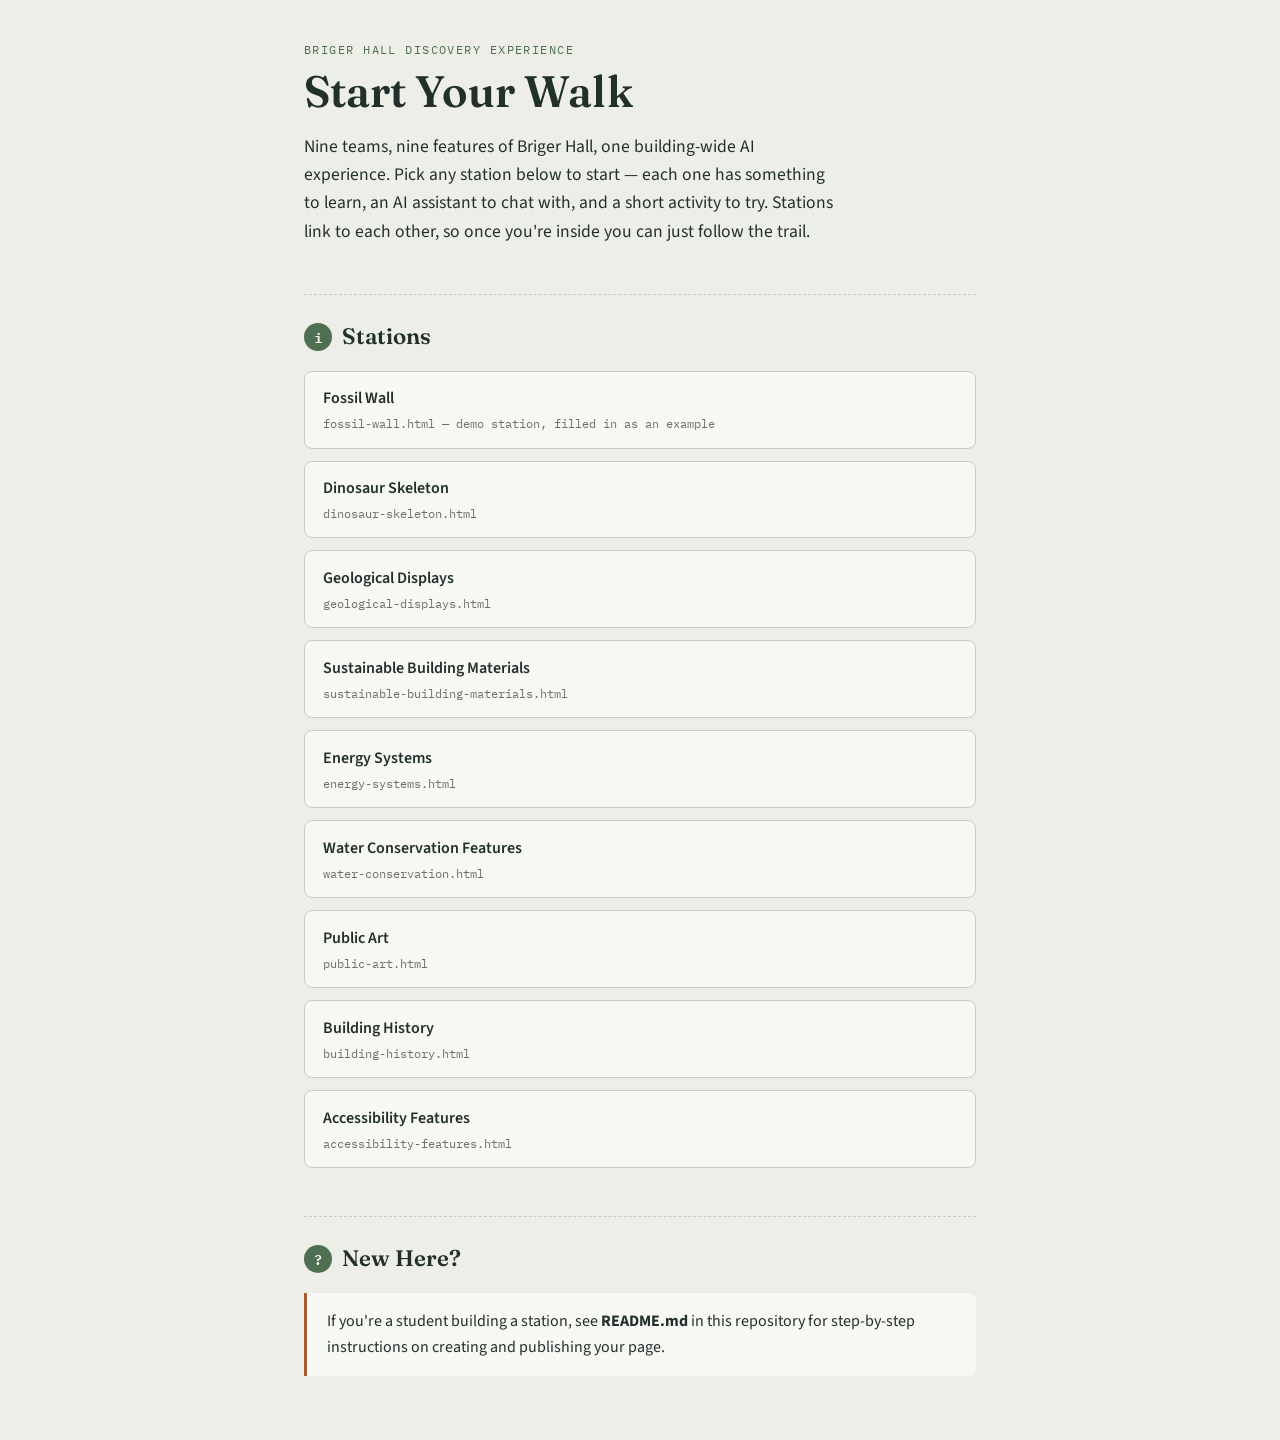
==== index.html @ 5e52276f "Initial commit: Briger Hall Discovery Experience site" ====
<!DOCTYPE html>
<html lang="en">
<head>
  <meta charset="UTF-8">
  <meta name="viewport" content="width=device-width, initial-scale=1.0">
  <title>Briger Hall Discovery Experience</title>
  <link rel="stylesheet" href="style.css">
  <link rel="preconnect" href="https://fonts.googleapis.com">
  <link href="https://fonts.googleapis.com/css2?family=Fraunces:wght@600&family=Source+Sans+3&family=IBM+Plex+Mono&display=swap" rel="stylesheet">
  <style>
    /* Landing-page-only additions, layered on top of style.css */
    .station-list {
      list-style: none;
      margin: 1rem 0 0;
      padding: 0;
      display: grid;
      gap: 0.75rem;
    }
    .station-list li a {
      display: block;
      background: var(--paper-raised);
      border: 1px solid var(--line);
      border-radius: 8px;
      padding: 0.9rem 1.1rem;
      color: var(--ink);
      text-decoration: none;
      font-weight: 600;
    }
    .station-list li a:hover {
      border-color: var(--moss);
    }
    .station-list li a .filename {
      display: block;
      font-family: var(--font-mono);
      font-size: 0.75rem;
      font-weight: 400;
      color: var(--muted);
      margin-top: 0.15rem;
    }
  </style>
</head>
<body>
  <main class="station">

    <div class="eyebrow">Briger Hall Discovery Experience</div>
    <h1>Start Your Walk</h1>
    <p class="intro">
      Nine teams, nine features of Briger Hall, one building-wide AI experience. Pick any
      station below to start — each one has something to learn, an AI assistant to chat
      with, and a short activity to try. Stations link to each other, so once you're
      inside you can just follow the trail.
    </p>

    <section class="section">
      <h2><span class="marker">i</span> Stations</h2>
      <ul class="station-list">
        <li><a href="fossil-wall.html">Fossil Wall <span class="filename">fossil-wall.html — demo station, filled in as an example</span></a></li>
        <li><a href="dinosaur-skeleton.html">Dinosaur Skeleton <span class="filename">dinosaur-skeleton.html</span></a></li>
        <li><a href="geological-displays.html">Geological Displays <span class="filename">geological-displays.html</span></a></li>
        <li><a href="sustainable-building-materials.html">Sustainable Building Materials <span class="filename">sustainable-building-materials.html</span></a></li>
        <li><a href="energy-systems.html">Energy Systems <span class="filename">energy-systems.html</span></a></li>
        <li><a href="water-conservation.html">Water Conservation Features <span class="filename">water-conservation.html</span></a></li>
        <li><a href="public-art.html">Public Art <span class="filename">public-art.html</span></a></li>
        <li><a href="building-history.html">Building History <span class="filename">building-history.html</span></a></li>
        <li><a href="accessibility-features.html">Accessibility Features <span class="filename">accessibility-features.html</span></a></li>
      </ul>
    </section>

    <section class="section">
      <h2><span class="marker">?</span> New Here?</h2>
      <div class="activity">
        If you're a student building a station, see <strong>README.md</strong> in this
        repository for step-by-step instructions on creating and publishing your page.
      </div>
    </section>

  </main>
</body>
</html>
---- style.css ----
/* Briger Hall Discovery Experience — shared station styling
   Field-guide aesthetic: think trail markers, museum placards, a notebook in the field. */
:root {
  --ink: #22302B;
  --paper: #EDEEE7;
  --paper-raised: #F7F7F3;
  --moss: #4F6F52;
  --rust: #A65A2E;
  --line: #C8CDC2;
  --muted: #6B7268;
  --font-display: "Fraunces", Georgia, serif;
  --font-body: "Source Sans 3", -apple-system, BlinkMacSystemFont, sans-serif;
  --font-mono: "IBM Plex Mono", ui-monospace, Menlo, monospace;
}
* { box-sizing: border-box; }
body {
  margin: 0;
  background: var(--paper);
  color: var(--ink);
  font-family: var(--font-body);
  line-height: 1.6;
}
.station {
  max-width: 720px;
  margin: 0 auto;
  padding: 2.5rem 1.5rem 4rem;
}

/* Eyebrow + title */
.eyebrow {
  font-family: var(--font-mono);
  font-size: 0.75rem;
  letter-spacing: 0.12em;
  text-transform: uppercase;
  color: var(--moss);
  margin-bottom: 0.5rem;
}
h1 {
  font-family: var(--font-display);
  font-weight: 600;
  font-size: clamp(2rem, 5vw, 2.75rem);
  line-height: 1.1;
  margin: 0 0 1rem;
}
.intro {
  font-size: 1.1rem;
  color: var(--ink);
  max-width: 60ch;
}

/* Trail-marker section headers */
.section {
  margin-top: 3rem;
  padding-top: 1.5rem;
  border-top: 1px dashed var(--line);
}
.section h2 {
  font-family: var(--font-display);
  font-size: 1.4rem;
  font-weight: 600;
  display: flex;
  align-items: center;
  gap: 0.6rem;
  margin: 0 0 1rem;
}
.marker {
  display: inline-flex;
  align-items: center;
  justify-content: center;
  width: 1.75rem;
  height: 1.75rem;
  border-radius: 999px;
  background: var(--moss);
  color: var(--paper-raised);
  font-family: var(--font-mono);
  font-size: 0.85rem;
  flex-shrink: 0;
}

/* Chatbot box */
.chat-box {
  background: var(--paper-raised);
  border: 1px solid var(--line);
  border-radius: 10px;
  padding: 1.25rem 1.5rem;
}
.chat-box a.chat-link {
  display: inline-block;
  margin-top: 0.5rem;
  background: var(--rust);
  color: var(--paper-raised);
  text-decoration: none;
  font-weight: 600;
  padding: 0.6rem 1.1rem;
  border-radius: 6px;
}
.chat-box ul {
  margin: 0.75rem 0 0;
  padding-left: 1.2rem;
}

/* Activity callout */
.activity {
  background: var(--paper-raised);
  border-left: 3px solid var(--rust);
  padding: 1rem 1.25rem;
  border-radius: 0 8px 8px 0;
}

/* Images */
.gallery {
  display: flex;
  gap: 0.75rem;
  flex-wrap: wrap;
  margin-top: 1rem;
}
.gallery img {
  width: 100%;
  max-width: 220px;
  border-radius: 8px;
  object-fit: cover;
}

/* Next station */
.next-station {
  margin-top: 3rem;
  padding: 1.25rem 1.5rem;
  background: var(--ink);
  color: var(--paper);
  border-radius: 10px;
  display: flex;
  align-items: center;
  justify-content: space-between;
  gap: 1rem;
  flex-wrap: wrap;
}
.next-station a {
  color: var(--paper);
  font-weight: 600;
}

/* SDG connection */
.sdg-box {
  background: var(--paper-raised);
  border: 1px solid var(--line);
  border-radius: 10px;
  padding: 1.25rem 1.5rem;
}
.sdg-tags {
  margin: 0.5rem 0 1rem;
}
.sdg-tag {
  display: inline-flex;
  align-items: center;
  background: var(--moss);
  color: var(--paper-raised);
  font-family: var(--font-mono);
  font-size: 0.8rem;
  font-weight: 600;
  padding: 0.3rem 0.7rem;
  border-radius: 999px;
  margin: 0 0.4rem 0.4rem 0;
}
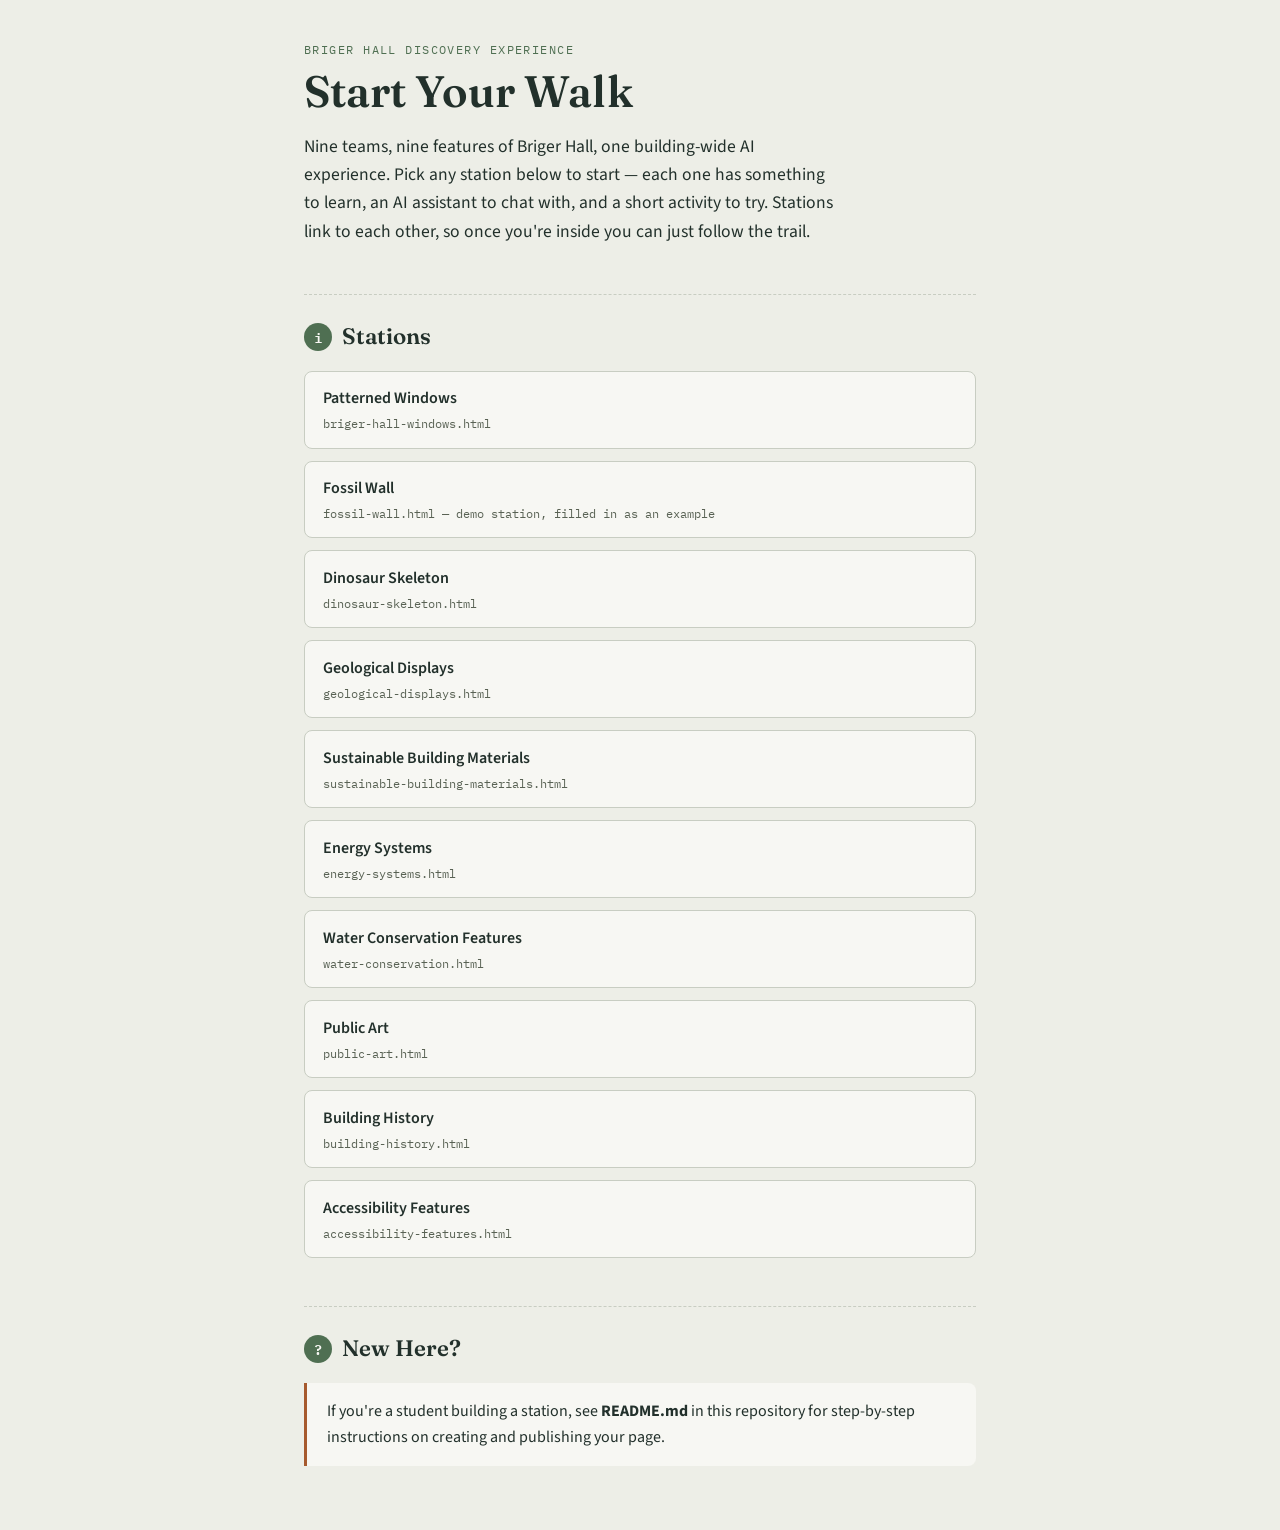
==== commit 8f759aad: "adding our patterned windows website" ====
--- a/index.html
+++ b/index.html
@@ -54,6 +54,7 @@
     <section class="section">
       <h2><span class="marker">i</span> Stations</h2>
       <ul class="station-list">
+        <li><a href="briger-hall-windows.html">Patterned Windows <span class="filename">briger-hall-windows.html</span></a></li>
         <li><a href="fossil-wall.html">Fossil Wall <span class="filename">fossil-wall.html — demo station, filled in as an example</span></a></li>
         <li><a href="dinosaur-skeleton.html">Dinosaur Skeleton <span class="filename">dinosaur-skeleton.html</span></a></li>
         <li><a href="geological-displays.html">Geological Displays <span class="filename">geological-displays.html</span></a></li>
--- a/style.css
+++ b/style.css
@@ -1,4 +1,4 @@
-/* Briger Hall Discovery Experience — shared station styling
+/* Briger Hall Discovery Guide — shared station styling
    Field-guide aesthetic: think trail markers, museum placards, a notebook in the field. */
 :root {
   --ink: #22302B;
@@ -7,7 +7,7 @@
   --moss: #4F6F52;
   --rust: #A65A2E;
   --line: #C8CDC2;
-  --muted: #6B7268;
+  --muted: #596254;
   --font-display: "Fraunces", Georgia, serif;
   --font-body: "Source Sans 3", -apple-system, BlinkMacSystemFont, sans-serif;
   --font-mono: "IBM Plex Mono", ui-monospace, Menlo, monospace;
@@ -20,10 +20,26 @@
   font-family: var(--font-body);
   line-height: 1.6;
 }
+a { color: #3E5D40; text-underline-offset: 0.15em; }
+a:hover { text-decoration-thickness: 2px; }
+a:focus-visible, summary:focus-visible, audio:focus-visible {
+  outline: 3px solid var(--rust);
+  outline-offset: 4px;
+}
+.skip-link {
+  position: absolute;
+  left: 1rem;
+  top: -8rem;
+  padding: 0.75rem 1rem;
+  background: var(--paper-raised);
+  z-index: 1;
+}
+.skip-link:focus { top: 1rem; }
 .station {
   max-width: 720px;
   margin: 0 auto;
   padding: 2.5rem 1.5rem 4rem;
+  overflow-wrap: anywhere;
 }
 
 /* Eyebrow + title */
@@ -161,3 +177,58 @@
   border-radius: 999px;
   margin: 0 0.4rem 0.4rem 0;
 }
+
+/* Feature-guide additions. Earlier station classes above remain available. */
+.feature-image { margin: 1.25rem 0; }
+.feature-image img {
+  display: block;
+  width: 100%;
+  height: auto;
+  border-radius: 8px;
+}
+figcaption {
+  margin-top: 0.6rem;
+  color: var(--muted);
+  font-size: 0.95rem;
+}
+.counterfactual {
+  background: var(--paper-raised);
+  border-left: 3px solid var(--moss);
+  padding: 1rem 1.25rem;
+  border-radius: 0 8px 8px 0;
+}
+.scenario-label {
+  margin-top: 0;
+  font-family: var(--font-mono);
+  font-size: 0.8rem;
+  font-weight: 600;
+  color: #3E5D40;
+}
+.counterfactual p:last-child, .activity p:last-child { margin-bottom: 0; }
+.activity p:first-child { margin-top: 0; }
+.uncertainty { color: var(--muted); }
+.sources { padding-left: 1.5rem; }
+.sources li { margin-bottom: 1rem; scroll-margin-top: 1.5rem; }
+.sources li:target {
+  background: var(--paper-raised);
+  outline: 2px solid var(--moss);
+  outline-offset: 4px;
+}
+.audio-guide, .transcript {
+  margin: 1rem 0;
+  background: var(--paper-raised);
+  border: 1px solid var(--line);
+  border-radius: 10px;
+  padding: 1.25rem;
+}
+.audio-guide figcaption { margin: 0 0 1rem; color: var(--ink); }
+.audio-guide audio { display: block; width: 100%; }
+.audio-guide p { margin-bottom: 0; }
+.transcript summary { cursor: pointer; font-weight: 600; }
+.transcript-text { margin-top: 1rem; }
+@media (max-width: 480px) {
+  .station { padding: 1.75rem 1rem 3rem; }
+  .section h2 { align-items: flex-start; }
+  .marker { margin-top: 0.15rem; }
+  .audio-guide, .transcript { padding: 1rem; }
+}
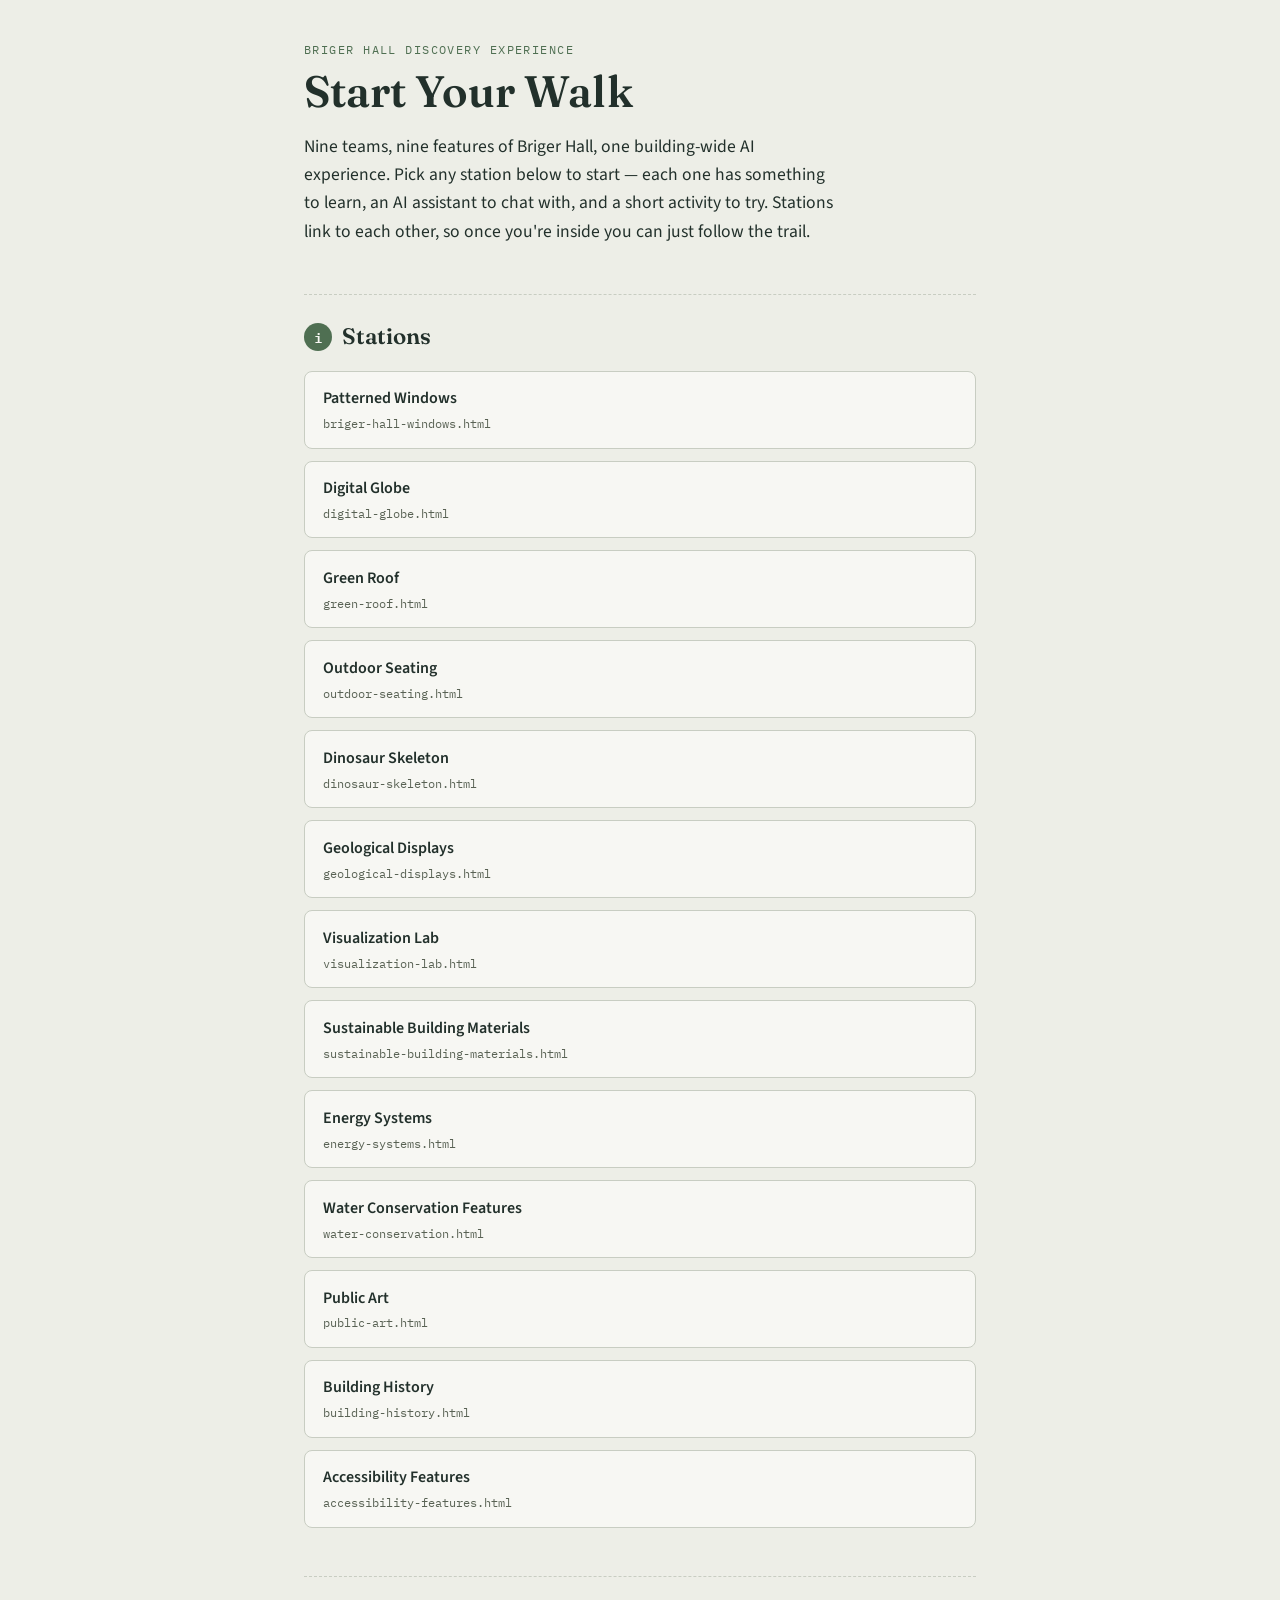
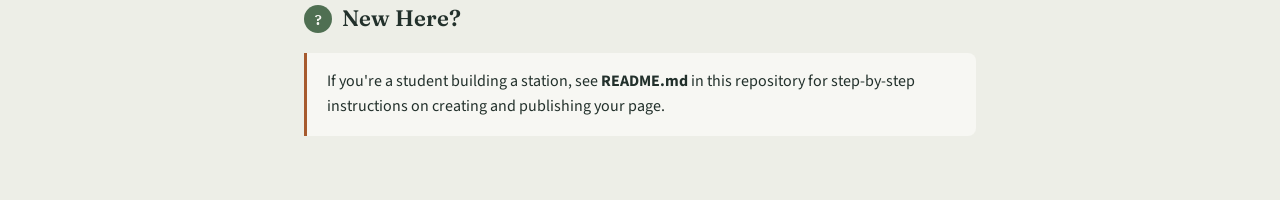
==== commit b55e7f8a: "Add new stations to the station list" ====
--- a/index.html
+++ b/index.html
@@ -55,9 +55,12 @@
       <h2><span class="marker">i</span> Stations</h2>
       <ul class="station-list">
         <li><a href="briger-hall-windows.html">Patterned Windows <span class="filename">briger-hall-windows.html</span></a></li>
-        <li><a href="fossil-wall.html">Fossil Wall <span class="filename">fossil-wall.html — demo station, filled in as an example</span></a></li>
+        <li><a href="digital-globe.html">Digital Globe <span class="filename">digital-globe.html</span></a></li>
+        <li><a href="green-roof.html">Green Roof <span class="filename">green-roof.html</span></a></li>
+        <li><a href="outdoor-seating.html">Outdoor Seating <span class="filename">outdoor-seating.html</span></a></li>
         <li><a href="dinosaur-skeleton.html">Dinosaur Skeleton <span class="filename">dinosaur-skeleton.html</span></a></li>
         <li><a href="geological-displays.html">Geological Displays <span class="filename">geological-displays.html</span></a></li>
+        <li><a href="visualization-lab.html">Visualization Lab <span class="filename">visualization-lab.html</span></a></li>
         <li><a href="sustainable-building-materials.html">Sustainable Building Materials <span class="filename">sustainable-building-materials.html</span></a></li>
         <li><a href="energy-systems.html">Energy Systems <span class="filename">energy-systems.html</span></a></li>
         <li><a href="water-conservation.html">Water Conservation Features <span class="filename">water-conservation.html</span></a></li>
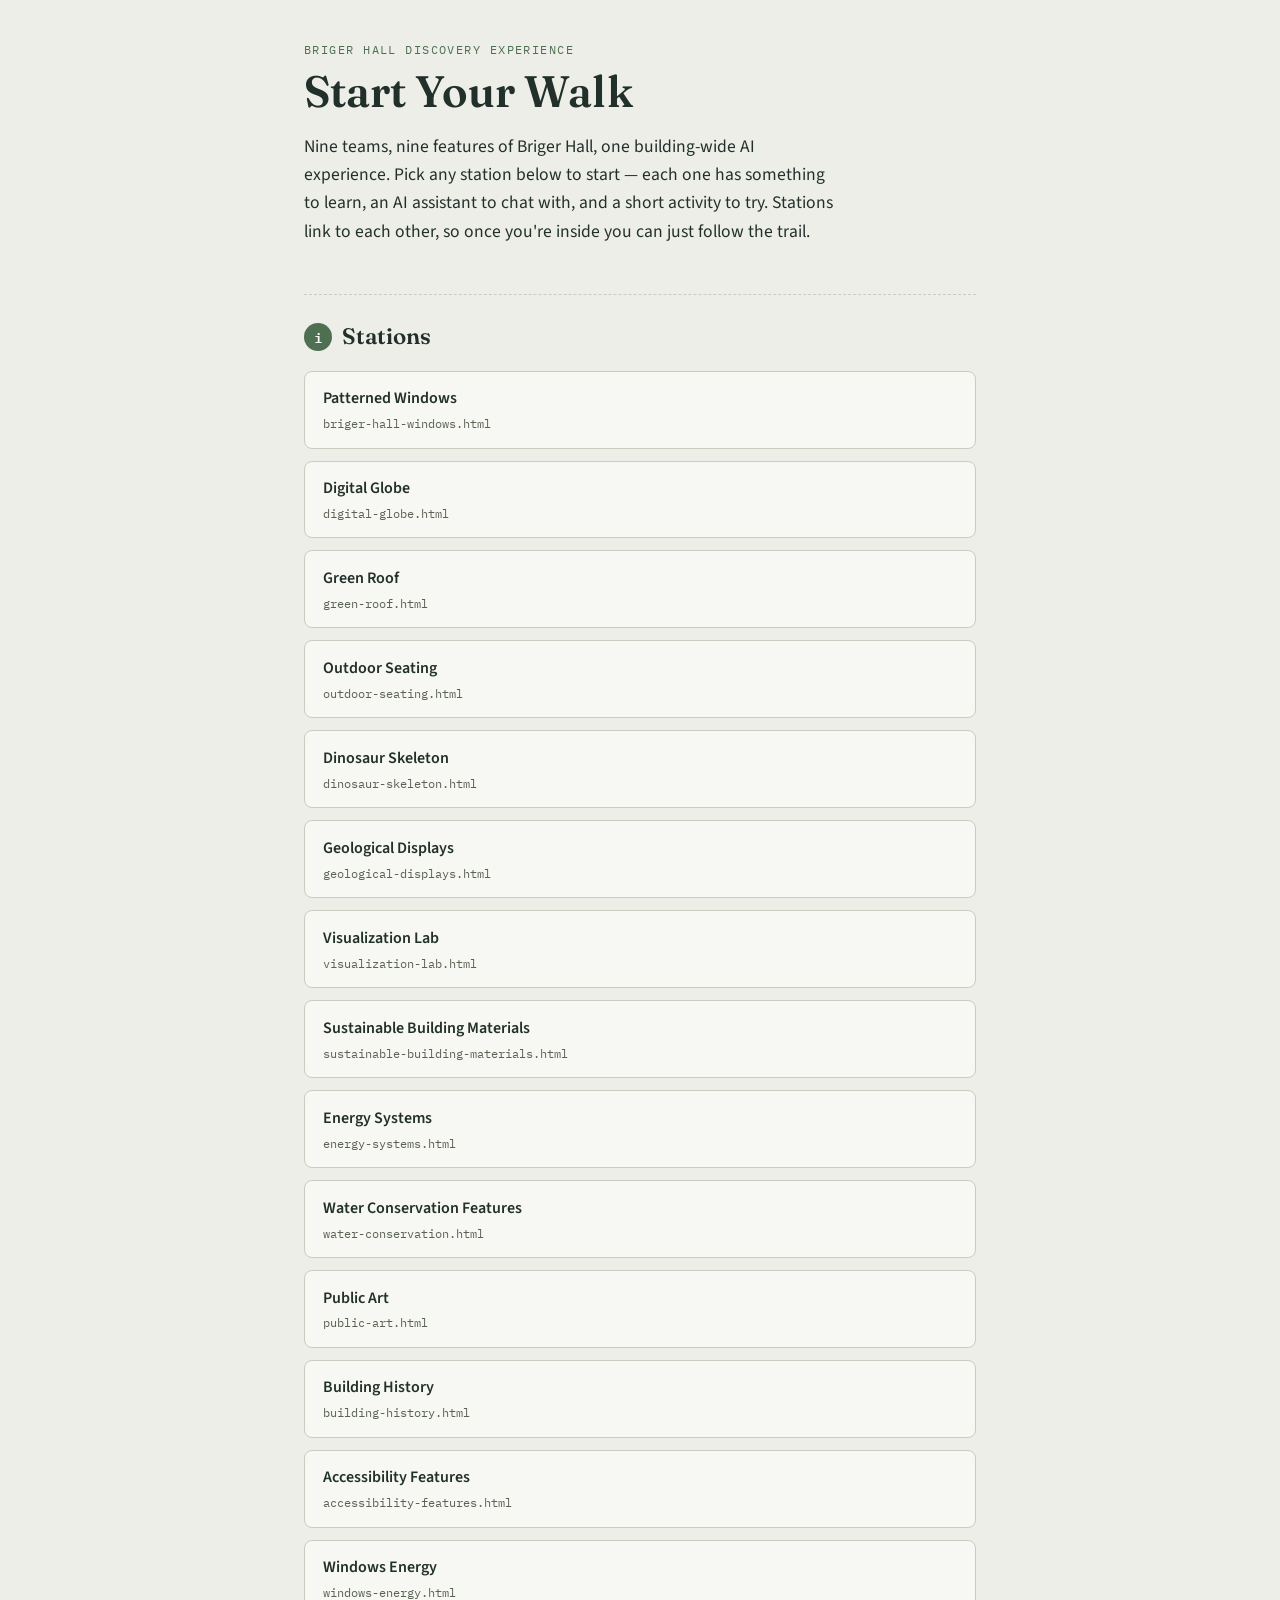
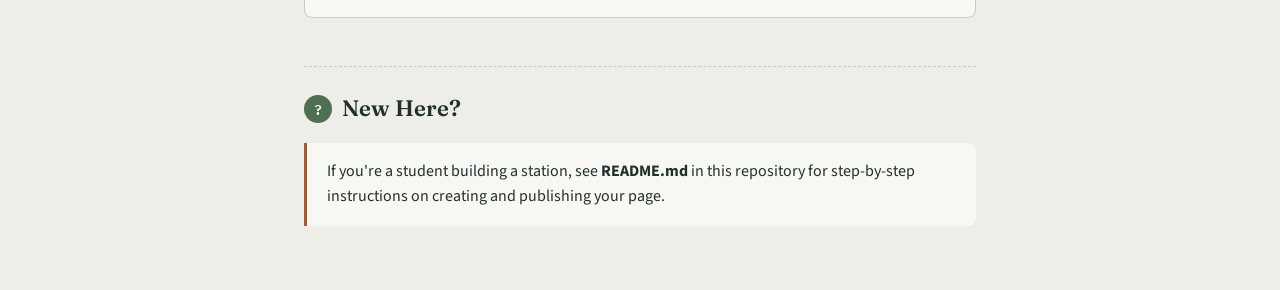
==== commit 3d3cbe0f: "Add link to Windows Energy in index.html" ====
--- a/index.html
+++ b/index.html
@@ -67,6 +67,7 @@
         <li><a href="public-art.html">Public Art <span class="filename">public-art.html</span></a></li>
         <li><a href="building-history.html">Building History <span class="filename">building-history.html</span></a></li>
         <li><a href="accessibility-features.html">Accessibility Features <span class="filename">accessibility-features.html</span></a></li>
+        <li><a href="windows-energy.html">Windows Energy <span class="filename">windows-energy.html</span></a></li>
       </ul>
     </section>
 
